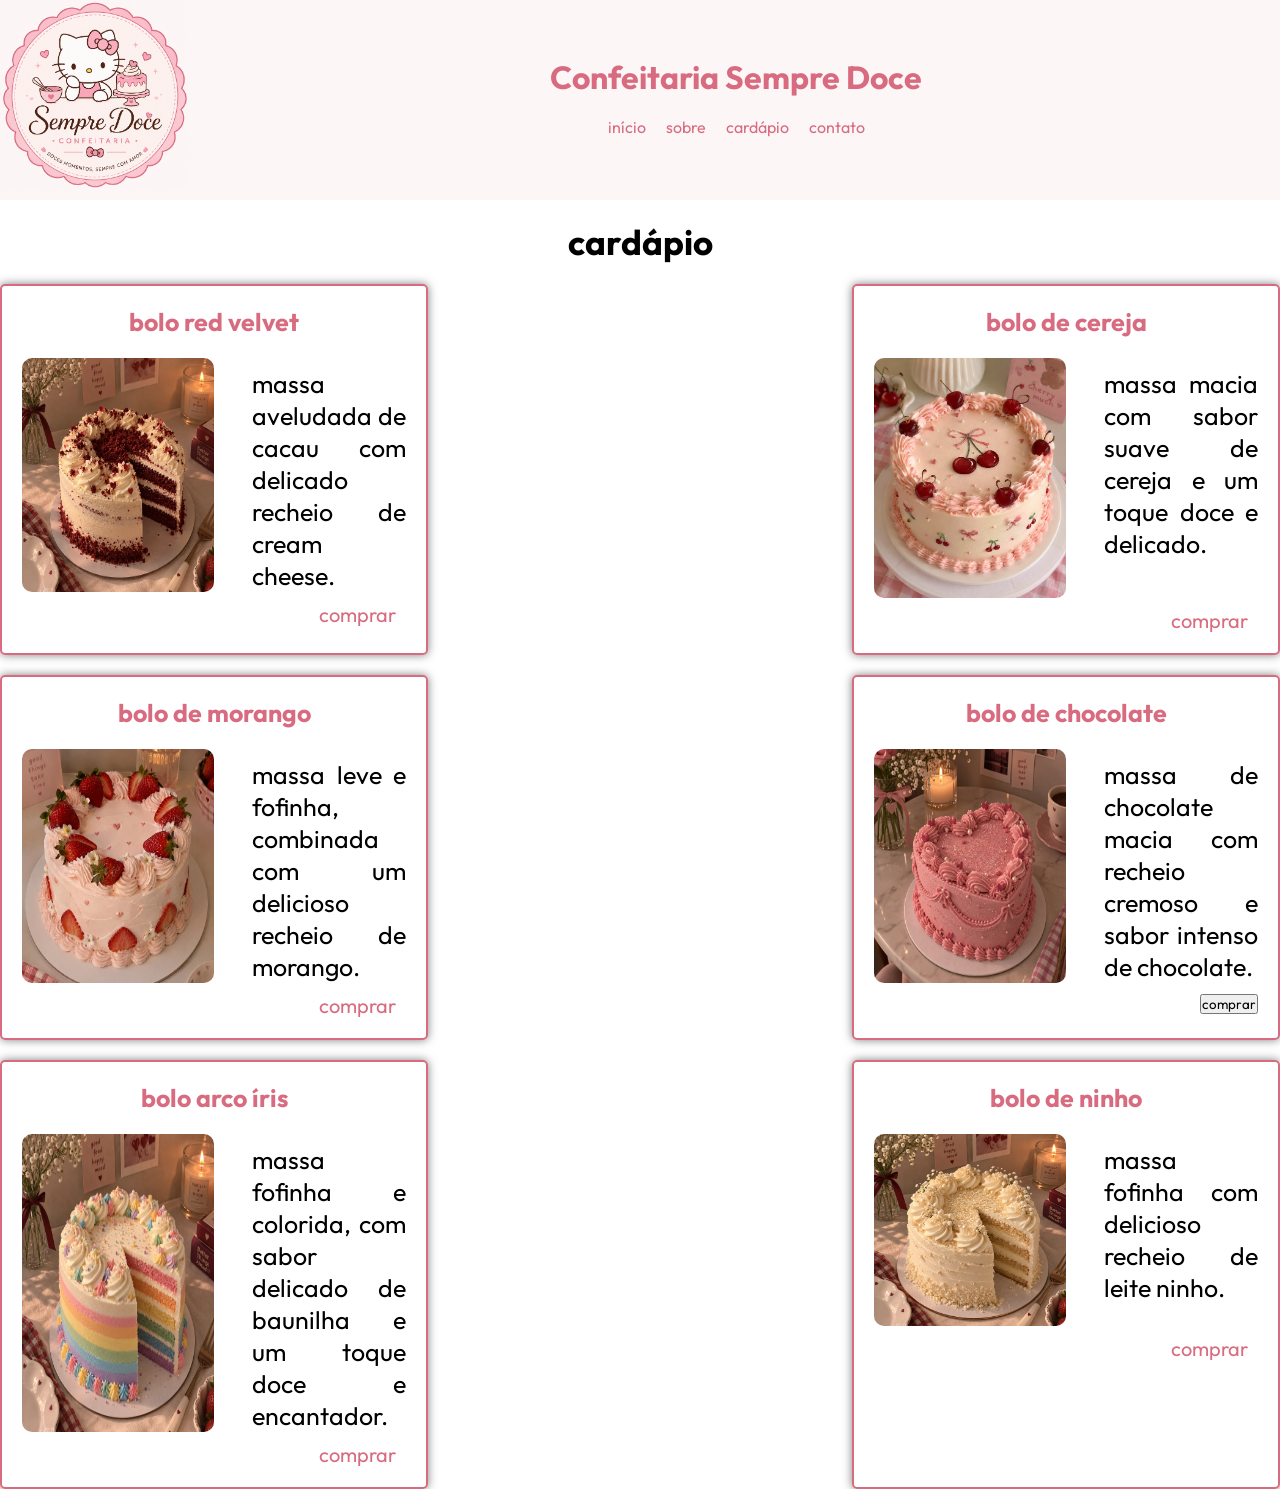
==== pages/cardapio.html @ cd87b04c "cardapio" ====
<!DOCTYPE html>
<html lang="pt-BR">

<head>
    <meta charset="UTF-8">
    <meta name="viewport" content="width=device-width, initial-scale=1.0">
    <title>cardápio</title>

    <link rel="stylesheet" href="../css/index.css">
    <link rel="stylesheet" href="../css/cardapio.css">

    <link rel="preconnect" href="https://fonts.googleapis.com">
    <link rel="preconnect" href="https://fonts.gstatic.com" crossorigin>
    <link href="https://fonts.googleapis.com/css2?family=Outfit:wght@100..900&display=swap" rel="stylesheet">
</head>

<body>
    <header>
        <div class="div-logo">
            <img class="logotipo" src="../img/logo.png.png" alt="logotipo da confeitaria">
        </div>
        <div class="div-menu">
            <h1>
                Confeitaria Sempre Doce
            </h1>

            <br />

            <nav>
                <ul>
                    <li>
                        <a href="../index.html">início</a>
                    </li>
                    <li>
                        <a href="pages/sobre.html">sobre</a>
                    </li>
                    <li>
                        <a href="pages/cardapio.html">cardápio</a>
                    </li>
                    <li>
                        <a href="pages/contato.html">contato</a>
                    </li>
                </ul>
            </nav>
        </div>
    </header>

    <section class="sobre">
        <h2>cardápio</h2>
        <div class="menu-cardapio-itens">
            <div class="menu-cardapio-item">
                <h3>bolo red velvet</h3>

                <div class="div-card">
                    <img class="img-cardapio" src="../img/bolo1.png" alt="bolo red velvet">


                    <p>
                        massa aveludada de cacau com delicado recheio de cream cheese.
                    </p>
                </div>

                <div class="reservar">
                    <a href="">comprar</a>
                </div>
            </div>

            <div class="menu-cardapio-item">
                <h3>bolo de cereja</h3>

                <div class="div-card">
                    <img class="img-cardapio" src="../img/bolo2.png" alt="bolo de cereja">


                    <p>
                        massa macia com sabor suave de cereja e um toque doce e delicado.
                    </p>
                </div>

                <div class="reservar">
                    <a href="">comprar</a>
                </div>
            </div>


            <div class="menu-cardapio-item">
                <h3>bolo de morango</h3>
                <div class="div-card">
                    <img class="img-cardapio" src="../img/bolo3.png" alt="bolo de morango">


                    <p>
                        massa leve e fofinha, combinada com um delicioso recheio de morango.
                    </p>
                </div>

                <div class="reservar">
                    <a href="">comprar</a>
                </div>
            </div>

            <div class="menu-cardapio-item">

                <h3>bolo de chocolate</h3>

                <div class="div-card">

                    <img class="img-cardapio" src="../img/bolo4.png" alt="bolo chocolate">

                    <p>
                        massa de chocolate macia com recheio cremoso e sabor intenso de chocolate.
                    </p>

                </div>

                <div class="reservar">

                    <button onclick="abrir()">
                        comprar
                    </button>

                </div>

            </div>


            <div class="menu-cardapio-item">

                <h3>bolo arco íris</h3>

                <div class="div-card">

                    <img class="img-cardapio" src="../img/bolo5.png" alt="bolo de chocolate">

                    <p>
                        massa fofinha e colorida, com sabor delicado de baunilha e um toque doce e encantador.
                    </p>

                </div>

                <div class="reservar">

                    <a href="">comprar</a>

                </div>

            </div>


            <div class="menu-cardapio-item">

                <h3>bolo de ninho</h3>

                <div class="div-card">

                    <img class="img-cardapio" src="../img/bolo6.png" alt="bolo de baunilha">

                    <p>
                        massa fofinha com delicioso recheio de leite ninho.
                    </p>

                </div>

                <div class="reservar">

                    <a href="">comprar</a>

                </div>

            </div>

    </section>

    <div id="fade" class="hide"></div>

    <div id="modal" class="hide">
        <div>
            <h2>realizar reserva</h2>
            <img src="" alt="">
        </div>

        <div>
            <a href="">fechar</a>
        </div>

    </div>

</body>
<script src="../js/cardapio.js"></script>

</html>
---- css/index.css ----
* {
    margin: 0;
    padding: 0;
    font-family: "Outfit", sans-serif;
}

header {
    height: 200px;
    display: flex;
    background-color: #FDF6F7;
}

.div-logo {
    width: 15%;
    height: 194px;
}

.div-menu {
    width: 85%;
    height: 194px;
    display: flex;
    flex-direction: column;
    align-items: center;
    justify-content: center;
}

.logotipo {
    height: 190px;
}


ul {
    display: flex;
    gap: 20px;
    justify-content: center;
    list-style-type: none;
}

h1 {
    color: #D86B7F;
}

a {
    text-decoration: none;
    color: #D86B7F;

}

a:hover {
    cursor: pointer;
    text-decoration: underline;
}

.img-bolo {
    width: 100%;
    height: 200px;
    object-fit: cover;
}

.sobre {
    text-align: center;
    margin-top: 10px;
}

h2 {
    font-size: 35px;
    margin-top: 20px;
}

p {
    font-size: 18px;
    margin-top: 10px;
}

.menu-cardapio-itens {
    display: flex;
    justify-content: space-between;   
    margin-top: 20px;
}

.menu-cardapio-item {
    border: 2px solid #D86B7F;
    border-radius: 5px;
    width: 25%;
    box-shadow: 0 0 10px rgba(0, 0, 0, 0.5);
    padding: 20px;
}

h3 {
    font-size: 25px;
    color: #D86B7F;
    font-weight: bold;
}

.menu-cardapio-item p {
    font-size: 20px;

}

footer {
    background-color: #D86B7F;
    height: 50px;
    margin-top: 20px;
    font-size: 20px;
    display: flex;
    justify-content: center;
    align-items: center;
}
---- css/cardapio.css ----
.img-cardapio {
    width: 50%;
    border-radius: 10px;
}

.div-card {
    display: flex;
    gap: 10%;
    padding-bottom: 10px ;
}

.div-card p {
    font-size: 25px;
    text-align: justify;
    width: 80%;
}

.menu-cardapio-item h3 {
    margin-bottom: 20px;
}

.reservar {
    text-align: right;
}

.reservar a {
    font-size: 20px;
    margin-right: 10px;
}

.menu-cardapio-itens {
    display: flex;
    flex-wrap: wrap;
    gap: 20px;
}

.menu-cardapio-item {
    width: 30%;
}

.hide {
    display: none;
}

.fade {
    position: fixed;
    top: 0;
    left: 0;
    width: 100%;
    height: 100%;
    background-color: rgba(0, 0, 0, 0.5);
    z-index: 1;
}

.modal {
    position: fixed;
    top: 50%;
    left: 50%;
    transform: translate(-50%, -50%);
    background-color: rgb(255, 235, 242);
    border-radius: 10px;
    width: 300px;
    padding: 10px;
    z-index: 2;
}
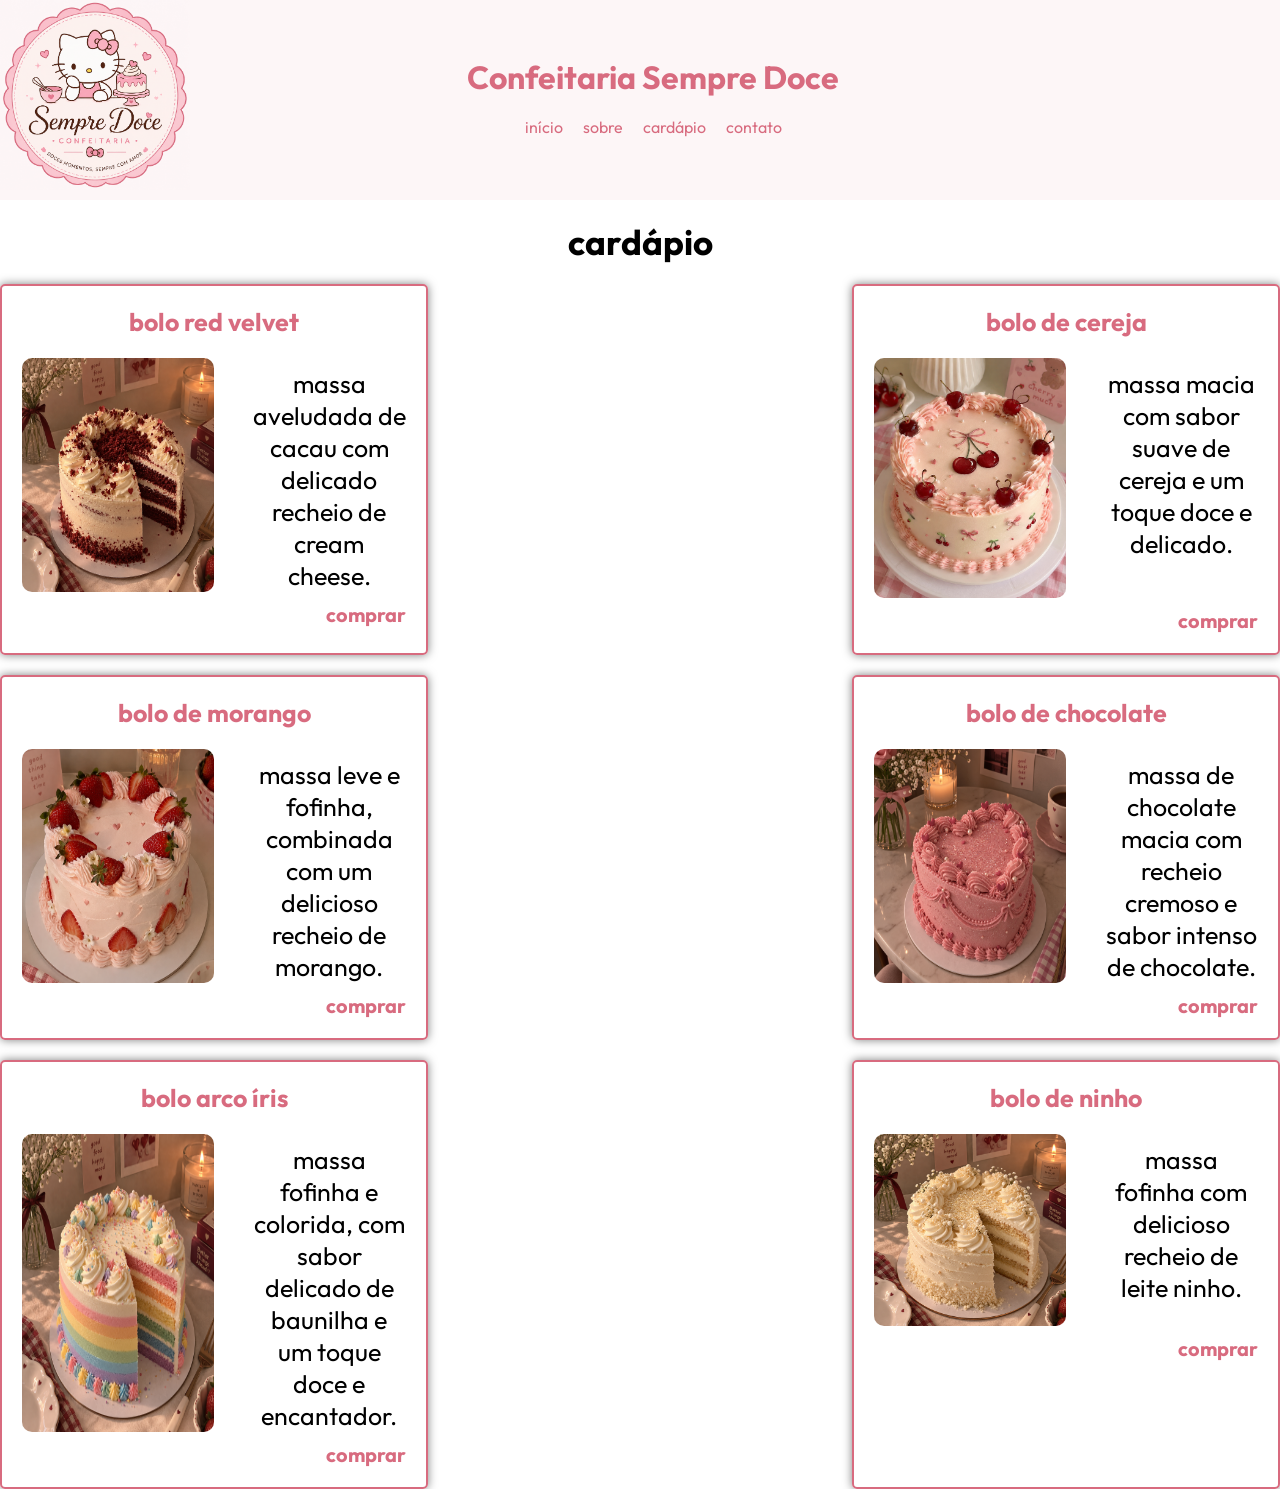
==== commit aa75681a: "atividade" ====
--- a/pages/cardapio.html
+++ b/pages/cardapio.html
@@ -35,7 +35,7 @@
                         <a href="pages/sobre.html">sobre</a>
                     </li>
                     <li>
-                        <a href="pages/cardapio.html">cardápio</a>
+                        <a href="cardapio.html">cardápio</a>
                     </li>
                     <li>
                         <a href="pages/contato.html">contato</a>
@@ -43,6 +43,7 @@
                 </ul>
             </nav>
         </div>
+        <div class="div-logo"></div>
     </header>
 
     <section class="sobre">
@@ -61,7 +62,11 @@
                 </div>
 
                 <div class="reservar">
-                    <a href="">comprar</a>
+
+                    <button class ="button-reserva" onclick="abrir()">
+                        comprar
+                    </button>
+
                 </div>
             </div>
 
@@ -78,7 +83,11 @@
                 </div>
 
                 <div class="reservar">
-                    <a href="">comprar</a>
+
+                    <button class ="button-reserva" onclick="abrir()">
+                        comprar
+                    </button>
+
                 </div>
             </div>
 
@@ -95,7 +104,11 @@
                 </div>
 
                 <div class="reservar">
-                    <a href="">comprar</a>
+
+                    <button class ="button-reserva" onclick="abrir()">
+                        comprar
+                    </button>
+
                 </div>
             </div>
 
@@ -115,7 +128,7 @@
 
                 <div class="reservar">
 
-                    <button onclick="abrir()">
+                    <button class="button-reserva" onclick="abrir()">
                         comprar
                     </button>
 
@@ -138,9 +151,11 @@
 
                 </div>
 
-                <div class="reservar">
-
-                    <a href="">comprar</a>
+               <div class="reservar">
+
+                    <button class ="button-reserva" onclick="abrir()">
+                        comprar
+                    </button>
 
                 </div>
 
@@ -163,7 +178,9 @@
 
                 <div class="reservar">
 
-                    <a href="">comprar</a>
+                    <button class ="button-reserva" onclick="abrir()">
+                        comprar
+                    </button>
 
                 </div>
 
@@ -174,12 +191,12 @@
     <div id="fade" class="hide"></div>
 
     <div id="modal" class="hide">
-        <div>
+        <div class="centralizado">
             <h2>realizar reserva</h2>
-            <img src="" alt="">
-        </div>
-
-        <div>
+            <img src="../img/qrcode.png" alt="qrcode para pagamento via pix">
+        </div>
+
+        <div class="fechar">
             <a href="">fechar</a>
         </div>
 
--- a/css/cardapio.css
+++ b/css/cardapio.css
@@ -11,7 +11,7 @@
 
 .div-card p {
     font-size: 25px;
-    text-align: justify;
+    text-align: center;
     width: 80%;
 }
 
@@ -62,4 +62,28 @@
     width: 300px;
     padding: 10px;
     z-index: 2;
-}+    padding: 10px 50px 10px 50px;
+}
+
+.fechar {
+    text-align: right;
+}
+
+.button-reserva {
+    text-decoration: none;
+    cursor: pointer;
+    font-size: 20px;
+    background-color: transparent;
+    border: 0px;
+    color: #D86B7F;
+    font-weight: bold;
+}
+
+.button-reserva:hover {
+    text-decoration: underline;
+}
+
+.centralizado {
+    text-align: center;
+}
+
